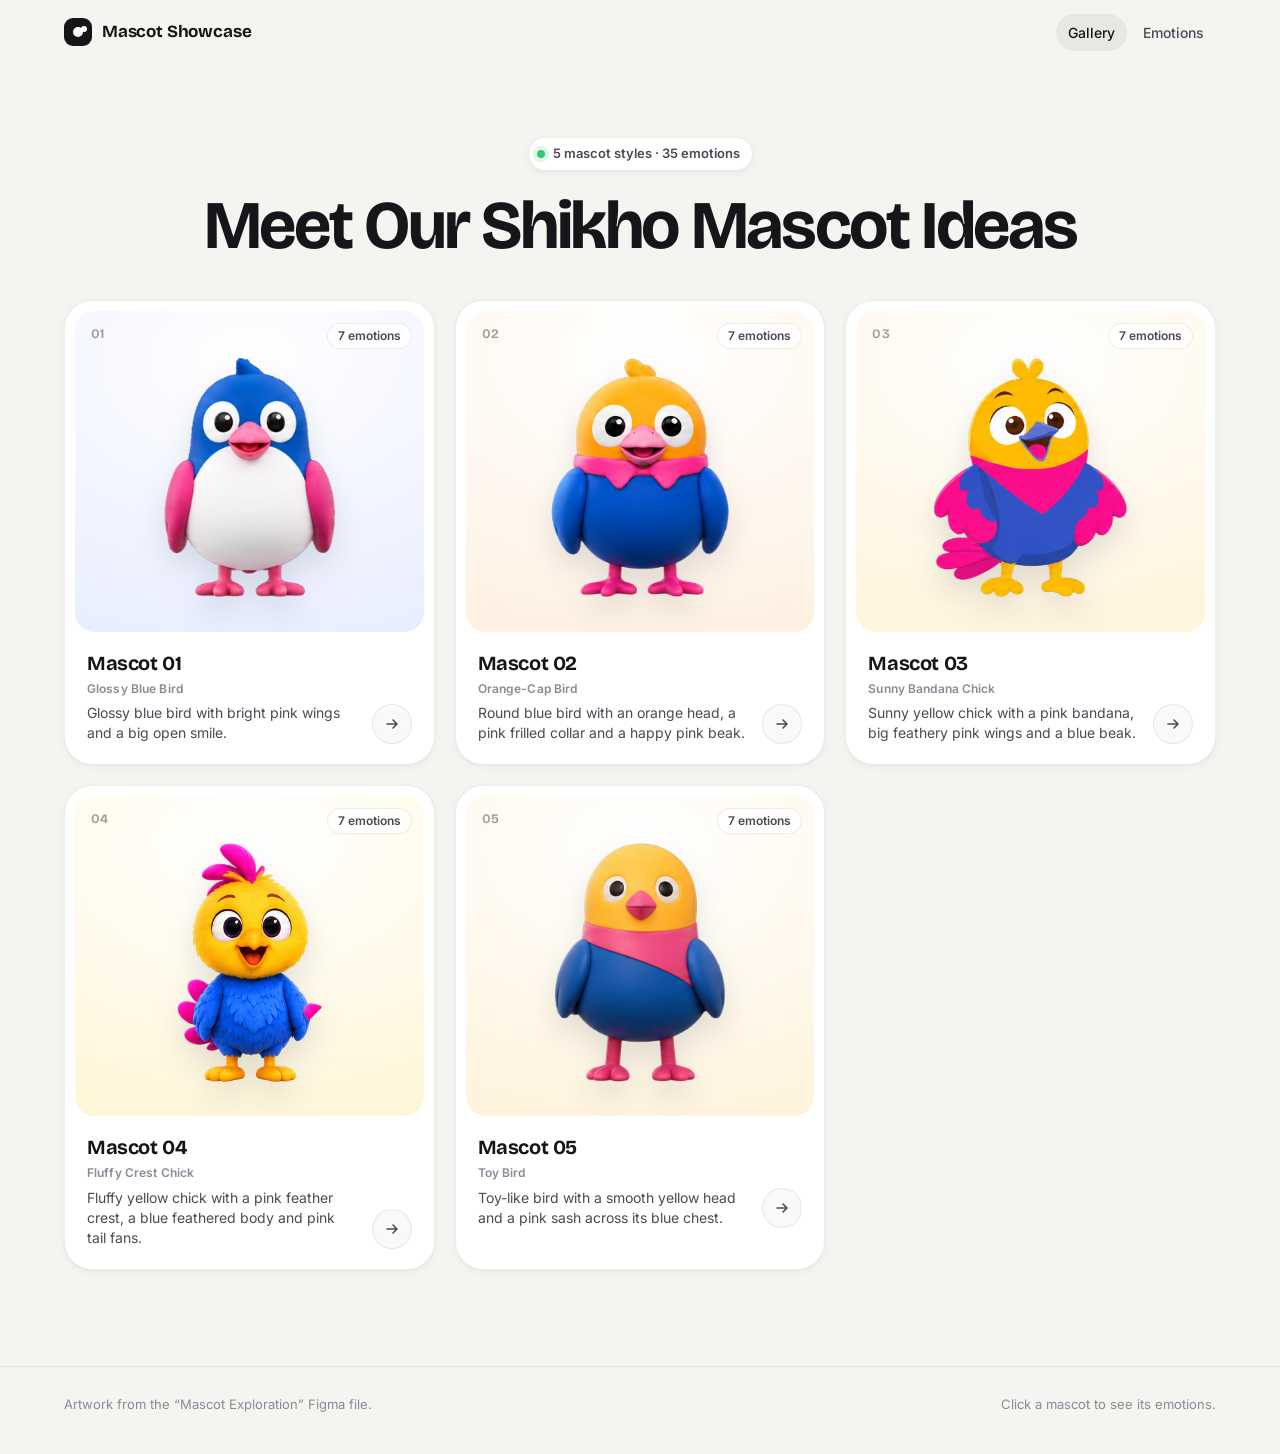
==== index.html @ 82019366 "Add Shikho mascot showcase website Co-Authored-By: Claude Sonnet 5.5 <noreply@anthropic.com>" ====
<!doctype html>
<html lang="en">
<head>
  <meta charset="utf-8" />
  <meta name="viewport" content="width=device-width, initial-scale=1" />
  <title>Meet Our Shikho Mascot Ideas</title>
  <meta name="description" content="Explore our mascot characters and discover their unique expressions." />
  <link rel="preconnect" href="https://fonts.googleapis.com" />
  <link rel="preconnect" href="https://fonts.gstatic.com" crossorigin />
  <link href="https://fonts.googleapis.com/css2?family=Bricolage+Grotesque:opsz,wght@12..96,600;12..96,700&family=Inter:wght@400;500;600;700&display=swap" rel="stylesheet" />
  <link rel="stylesheet" href="css/styles.css" />
</head>
<body>
  <header class="topbar">
    <div class="wrap">
      <a class="brand" href="index.html"><span class="brand-mark"><span></span></span>Mascot Showcase</a>
      <nav class="nav" aria-label="Main">
        <a href="index.html" aria-current="page">Gallery</a>
        <a href="mascot.html?id=01">Emotions</a>
      </nav>
    </div>
  </header>

  <main>
    <section class="hero wrap">
      <span class="eyebrow"><i></i>5 mascot styles · 35 emotions</span>
      <h1>Meet Our Shikho Mascot Ideas</h1>
    </section>

    <section class="wrap">
      <div class="grid" id="grid" aria-label="Mascots"></div>
    </section>
  </main>

  <footer class="foot">
    <div class="wrap">
      <span>Artwork from the “Mascot Exploration” Figma file.</span>
      <span>Click a mascot to see its emotions.</span>
    </div>
  </footer>

  <script src="js/mascots.js"></script>
  <script src="js/gallery.js"></script>
</body>
</html>
---- css/styles.css ----
:root {
  --bg: #f5f4f1;
  --surface: #ffffff;
  --surface-2: #faf9f7;
  --ink: #16161a;
  --ink-2: #4a4a55;
  --muted: #8a8a96;
  --line: rgba(22, 22, 26, 0.08);
  --line-2: rgba(22, 22, 26, 0.16);
  --shadow-sm: 0 1px 2px rgba(22, 22, 40, 0.04), 0 2px 8px rgba(22, 22, 40, 0.04);
  --shadow-md: 0 2px 4px rgba(22, 22, 40, 0.04), 0 12px 32px rgba(22, 22, 40, 0.08);
  --radius-lg: 28px;
  --radius-md: 18px;
  --radius-sm: 12px;
  --focus: 0 0 0 3px rgba(43, 91, 255, 0.35);
  --font-display: 'Bricolage Grotesque', 'Inter', system-ui, sans-serif;
  --font-body: 'Inter', system-ui, -apple-system, 'Segoe UI', sans-serif;
  --tint: #eef0f6;
}

* { box-sizing: border-box; }
html { -webkit-text-size-adjust: 100%; }
body { margin: 0; background: var(--bg); color: var(--ink); font-family: var(--font-body); font-size: 15px; line-height: 1.5; -webkit-font-smoothing: antialiased; }
a { color: inherit; text-decoration: none; }
button { font: inherit; color: inherit; }
img { display: block; max-width: 100%; }
.wrap { width: 100%; max-width: 1200px; margin: 0 auto; padding: 0 24px; }
:focus-visible { outline: none; box-shadow: var(--focus); }

/* ---------- top bar ---------- */
.topbar { position: sticky; top: 0; z-index: 10; background: color-mix(in srgb, var(--bg) 86%, transparent); backdrop-filter: saturate(1.4) blur(14px); -webkit-backdrop-filter: saturate(1.4) blur(14px); border-bottom: 1px solid transparent; }
.topbar.scrolled { border-bottom-color: var(--line); }
.topbar .wrap { display: flex; align-items: center; justify-content: space-between; height: 64px; gap: 16px; }
.brand { display: inline-flex; align-items: center; gap: 10px; white-space: nowrap; font-family: var(--font-display); font-weight: 700; font-size: 17px; letter-spacing: -0.01em; }
.brand-mark { width: 28px; height: 28px; border-radius: 9px; background: var(--ink); display: grid; place-items: center; }
.brand-mark span { width: 10px; height: 10px; border-radius: 50%; background: #fff; box-shadow: 6px -3px 0 -2px #fff; }
.nav { display: flex; gap: 4px; }
.nav a { padding: 8px 12px; border-radius: 999px; color: var(--ink-2); font-size: 14px; font-weight: 500; }
.nav a[aria-current="page"] { color: var(--ink); background: rgba(22, 22, 26, 0.06); }
@media (hover: hover) and (pointer: fine) { .nav a:hover { color: var(--ink); background: rgba(22, 22, 26, 0.05); } }

/* ---------- gallery ---------- */
.hero { padding: 72px 0 40px; text-align: center; }
.eyebrow { display: inline-flex; align-items: center; gap: 8px; font-size: 13px; font-weight: 600; color: var(--ink-2); background: var(--surface); border: 1px solid var(--line); padding: 6px 12px 6px 8px; border-radius: 999px; box-shadow: var(--shadow-sm); }
.eyebrow i { width: 8px; height: 8px; border-radius: 50%; background: #3ac27b; box-shadow: 0 0 0 4px rgba(58, 194, 123, 0.15); }
.hero h1 { text-wrap: balance; font-family: var(--font-display); font-weight: 700; font-size: clamp(40px, 6vw, 68px); line-height: 1.02; letter-spacing: -0.035em; margin: 20px 0 0; }

.grid { display: grid; grid-template-columns: repeat(3, minmax(0, 1fr)); gap: 20px; padding-bottom: 96px; }
@media (max-width: 960px) { .grid { grid-template-columns: repeat(2, minmax(0, 1fr)); } }
@media (max-width: 620px) { .grid { grid-template-columns: 1fr; gap: 16px; } .hero { padding: 48px 0 28px; } }

.card { display: flex; flex-direction: column; background: var(--surface); border: 1px solid var(--line); border-radius: var(--radius-lg); padding: 10px; box-shadow: var(--shadow-sm); }
@media (hover: hover) and (pointer: fine) { .card:hover { box-shadow: var(--shadow-md); border-color: var(--line-2); } .card:hover .card-cta { color: var(--ink); border-color: var(--line-2); } }
.card-stage { position: relative; aspect-ratio: 1 / 0.92; border-radius: calc(var(--radius-lg) - 8px); overflow: hidden; background: radial-gradient(120% 90% at 50% 15%, #ffffff 0%, var(--tint) 100%); }
.card-img, .hero-img { position: absolute; left: 0; right: 0; margin-inline: auto; bottom: 8%; max-height: 80%; max-width: 78%; object-fit: contain; filter: drop-shadow(0 14px 14px rgba(20, 22, 40, 0.12)); user-select: none; -webkit-user-drag: none; }
/* hover jump: crouch, stretch up, squash on landing, small settle and wiggle */
.card-img { transform-origin: 50% 100%; }
.card-img.jump { animation: mascot-jump 900ms linear; }
@keyframes mascot-jump {
  0%   { transform: none; animation-timing-function: cubic-bezier(0.45, 0, 0.9, 0.6); }
  16%  { transform: scale(1.04, 0.93); animation-timing-function: cubic-bezier(0.2, 0.7, 0.3, 1); }
  40%  { transform: translateY(-26px) scale(0.97, 1.05); animation-timing-function: cubic-bezier(0.55, 0, 0.85, 0.4); }
  58%  { transform: scale(1.05, 0.92); animation-timing-function: cubic-bezier(0.23, 1, 0.32, 1); }
  70%  { transform: translateY(-5px) scale(0.99, 1.02) rotate(-2.5deg); animation-timing-function: ease-in-out; }
  84%  { transform: rotate(2deg); animation-timing-function: ease-in-out; }
  100% { transform: none; }
}
@media (prefers-reduced-motion: reduce) { .card-img.jump { animation: none; } }
.card-num { position: absolute; top: 14px; left: 16px; font-family: var(--font-display); font-weight: 600; font-size: 13px; color: rgba(22, 22, 26, 0.42); letter-spacing: 0.02em; }
.card-tag { position: absolute; top: 12px; right: 12px; font-size: 12px; font-weight: 600; color: var(--ink-2); background: rgba(255, 255, 255, 0.8); border: 1px solid var(--line); padding: 3px 10px; border-radius: 999px; }
.card-body { display: flex; align-items: flex-end; justify-content: space-between; gap: 16px; padding: 16px 12px 10px; }
.card-body h2 { margin: 0 0 2px; font-family: var(--font-display); font-size: 20px; font-weight: 700; letter-spacing: -0.02em; }
.card-body p { margin: 0; color: var(--ink-2); font-size: 14px; line-height: 1.45; }
.card-body .card-style { font-size: 12px; font-weight: 600; color: var(--muted); margin: 0 0 6px; letter-spacing: 0.01em; }
.card-cta { flex: none; display: inline-flex; align-items: center; justify-content: center; width: 40px; height: 40px; border-radius: 50%; background: var(--surface-2); border: 1px solid var(--line); color: var(--ink-2); }

.foot { border-top: 1px solid var(--line); padding: 28px 0 40px; color: var(--muted); font-size: 13px; }
.foot .wrap { display: flex; justify-content: space-between; gap: 16px; flex-wrap: wrap; }

/* ---------- details: header ---------- */
.detail-head { padding: 28px 0 20px; display: flex; align-items: center; justify-content: space-between; gap: 16px; }
.back { display: inline-flex; align-items: center; gap: 8px; height: 40px; padding: 0 16px 0 12px; border-radius: 999px; background: var(--surface); border: 1px solid var(--line); box-shadow: var(--shadow-sm); font-weight: 600; font-size: 14px; }
.pager { display: flex; gap: 8px; }
.icon-btn { display: inline-grid; place-items: center; width: 40px; height: 40px; border-radius: 50%; background: var(--surface); border: 1px solid var(--line); box-shadow: var(--shadow-sm); cursor: pointer; color: var(--ink); }
@media (hover: hover) and (pointer: fine) { .back:hover, .icon-btn:hover { border-color: var(--line-2); } }

/* ---------- details: hero ---------- */
.hero2 { display: grid; grid-template-columns: minmax(0, 1.25fr) minmax(320px, 1fr); gap: 20px; align-items: stretch; }
.hero2 > * { min-width: 0; }
@media (max-width: 960px) { .hero2 { grid-template-columns: 1fr; } }
.stage-card { display: flex; background: var(--surface); border: 1px solid var(--line); border-radius: var(--radius-lg); padding: 10px; box-shadow: var(--shadow-sm); }
.stage { position: relative; flex: 1; min-height: 420px; border-radius: calc(var(--radius-lg) - 8px); overflow: hidden;
  background: radial-gradient(70% 60% at 50% 38%, rgba(255,255,255,0.95) 0%, rgba(255,255,255,0) 70%), linear-gradient(180deg, var(--tint) 0%, #ffffff 100%); }
.hero-img { bottom: 10%; max-height: 76%; }
@media (max-width: 620px) { .stage { min-height: 0; aspect-ratio: 1 / 1; } }

.panel { background: var(--surface); border: 1px solid var(--line); border-radius: var(--radius-lg); padding: 22px; box-shadow: var(--shadow-sm); }
.hero-info { display: flex; flex-direction: column; gap: 14px; }
.hero-info h1 { margin: 0; font-family: var(--font-display); font-size: clamp(32px, 4.4vw, 48px); line-height: 1; letter-spacing: -0.035em; }
.hero-info .lead { margin: 0; color: var(--ink-2); font-size: 16px; }
.eyebrow-row { display: flex; gap: 6px; flex-wrap: wrap; }
.chip { display: inline-flex; align-items: center; height: 26px; padding: 0 10px; border-radius: 999px; font-size: 12px; font-weight: 600; background: var(--ink); color: #fff; }
.chip.ghost { background: var(--surface-2); color: var(--ink-2); border: 1px solid var(--line); }
.hero-actions { display: flex; gap: 8px; flex-wrap: wrap; margin-top: auto; }
.btn { display: inline-flex; align-items: center; gap: 8px; height: 40px; padding: 0 16px; border-radius: 999px; cursor: pointer; background: var(--surface); border: 1px solid var(--line); font-weight: 600; font-size: 14px; }
.btn.primary { background: var(--ink); border-color: var(--ink); color: #fff; }
@media (hover: hover) and (pointer: fine) { .btn:hover { border-color: var(--line-2); } .btn.primary:hover { background: #2a2a31; } }

/* ---------- details: sections ---------- */
.section { padding: 40px 0 24px; }
.section h3 { margin: 0 0 4px; font-family: var(--font-display); font-size: 20px; letter-spacing: -0.02em; }
.section > p { margin: 0 0 16px; color: var(--ink-2); font-size: 14px; }
#emotions { scroll-margin-top: 80px; }
.section-head { display: flex; align-items: flex-end; justify-content: space-between; gap: 16px; margin-bottom: 16px; }
.section-head p { margin: 4px 0 0; color: var(--ink-2); font-size: 14px; }
.count { font-size: 13px; font-weight: 600; color: var(--ink-2); background: var(--surface); border: 1px solid var(--line); padding: 4px 10px; border-radius: 999px; white-space: nowrap; }

.emo-grid { display: grid; grid-template-columns: repeat(4, minmax(0, 1fr)); gap: 14px; }
@media (max-width: 1100px) { .emo-grid { grid-template-columns: repeat(3, minmax(0, 1fr)); } }
@media (max-width: 760px) { .emo-grid { grid-template-columns: repeat(2, minmax(0, 1fr)); gap: 10px; } }
.emo-card { display: flex; flex-direction: column; text-align: left; padding: 8px; border-radius: var(--radius-md); cursor: pointer; background: var(--surface); border: 1px solid var(--line); box-shadow: var(--shadow-sm); }
@media (hover: hover) and (pointer: fine) { .emo-card:hover { box-shadow: var(--shadow-md); border-color: var(--line-2); } }
.emo-art { display: grid; place-items: center; aspect-ratio: 1 / 0.92; border-radius: 12px; overflow: hidden; background: radial-gradient(110% 90% at 50% 20%, #fff 0%, var(--tint) 100%); }
.emo-art img { width: 84%; height: 84%; object-fit: contain; filter: drop-shadow(0 8px 10px rgba(20, 22, 40, 0.1)); }
.emo-meta { display: flex; flex-direction: column; gap: 2px; padding: 10px 6px 4px; }
.emo-name { font-weight: 700; font-size: 15px; }
.emo-desc { font-size: 12.5px; color: var(--ink-2); line-height: 1.4; display: -webkit-box; -webkit-line-clamp: 2; -webkit-box-orient: vertical; overflow: hidden; }
@media (max-width: 760px) { .emo-desc { display: none; } }

.turn { background: var(--surface); border: 1px solid var(--line); border-radius: var(--radius-lg); padding: 16px; overflow-x: auto; }
.turn img { min-width: 720px; width: 100%; height: auto; }
.others { display: grid; grid-template-columns: repeat(5, minmax(0, 1fr)); gap: 10px; }
@media (max-width: 620px) { .others { grid-template-columns: repeat(3, minmax(0, 1fr)); } }
.other { display: block; border-radius: var(--radius-md); background: var(--surface); border: 1px solid var(--line); padding: 8px; text-align: center; font-size: 12px; font-weight: 600; color: var(--ink-2); }
.other img { width: 100%; aspect-ratio: 1; object-fit: contain; border-radius: 12px; background: var(--surface-2); margin-bottom: 6px; padding: 6px; }
.other[aria-current="page"] { border-color: var(--ink); color: var(--ink); }
@media (hover: hover) and (pointer: fine) { .other:hover { border-color: var(--line-2); } }

/* ---------- emotion preview panel ---------- */
html.modal-open { overflow: hidden; }
.preview { padding: 0; border: 0; background: transparent; max-width: none; max-height: none; width: 100%; height: 100%; margin: 0; overflow: hidden; }
.preview[open] { display: grid; place-items: center; }
.preview::backdrop { background: rgba(18, 18, 24, 0.5); backdrop-filter: blur(6px); -webkit-backdrop-filter: blur(6px); }
.pv-sheet { width: min(760px, calc(100vw - 32px)); max-height: calc(100dvh - 32px); display: flex; flex-direction: column; background: var(--surface); border-radius: var(--radius-lg); box-shadow: 0 30px 80px rgba(10, 12, 30, 0.35); overflow: hidden; }
.pv-top { display: flex; align-items: center; justify-content: space-between; padding: 14px 14px 10px 18px; }
.pv-who { display: flex; align-items: center; gap: 10px; }
.pv-who img { width: 36px; height: 36px; object-fit: contain; border-radius: 10px; background: var(--surface-2); border: 1px solid var(--line); padding: 2px; }
.pv-who strong { display: block; font-size: 14px; }
.pv-who span { display: block; font-size: 12px; color: var(--muted); }
.pv-stage { position: relative; margin: 0 14px; border-radius: 20px; overflow: hidden; aspect-ratio: 16 / 10; flex: 1 1 auto; touch-action: pan-y;
  background: radial-gradient(70% 70% at 50% 40%, #fff 0%, rgba(255,255,255,0) 72%), linear-gradient(180deg, var(--tint) 0%, #fff 100%); }
.pv-imgwrap { position: absolute; inset: 6% 12% 8%; }
.pv-img { width: 100%; height: 100%; object-fit: contain; filter: drop-shadow(0 18px 18px rgba(20, 22, 40, 0.14)); user-select: none; -webkit-user-drag: none; }
.pv-nav { position: absolute; top: 50%; translate: 0 -50%; z-index: 2; width: 44px; height: 44px; border-radius: 50%; display: grid; place-items: center; cursor: pointer; background: rgba(255,255,255,0.92); border: 1px solid var(--line); box-shadow: var(--shadow-sm); color: var(--ink); }
.pv-nav.prev { left: 12px; } .pv-nav.next { right: 12px; }
@media (hover: hover) and (pointer: fine) { .pv-nav:hover { border-color: var(--line-2); } }
.pv-count { position: absolute; left: 50%; bottom: 10px; translate: -50% 0; font-size: 12px; font-weight: 600; color: var(--ink-2); background: rgba(255,255,255,0.85); border: 1px solid var(--line); padding: 3px 10px; border-radius: 999px; font-variant-numeric: tabular-nums; }
.pv-info { padding: 14px 20px 4px; }
.pv-info h2 { margin: 0; font-family: var(--font-display); font-size: 26px; letter-spacing: -0.02em; }
.pv-info p { margin: 4px 0 0; color: var(--ink-2); font-size: 14px; }
.pv-strip { display: flex; gap: 8px; padding: 12px 14px 16px; overflow-x: auto; scrollbar-width: none; }
.pv-strip::-webkit-scrollbar { display: none; }
.pv-thumb { flex: none; width: 64px; height: 64px; border-radius: 14px; padding: 4px; cursor: pointer; background: var(--surface-2); border: 1.5px solid var(--line); }
.pv-thumb img { width: 100%; height: 100%; object-fit: contain; }
.pv-thumb[aria-selected="true"] { border-color: var(--ink); background: #fff; }

@media (max-width: 620px) {
  .wrap { padding-left: 16px; padding-right: 16px; }
  .brand { font-size: 15px; gap: 8px; }
  .nav { gap: 2px; }
  .nav a { display: inline-flex; align-items: center; min-height: 40px; padding: 0 10px; font-size: 13px; }
  .brand { min-height: 40px; }
  .hero h1 { font-size: clamp(32px, 10vw, 44px); margin-top: 16px; }
  .grid { padding-bottom: 56px; }
  .foot .wrap { flex-direction: column; gap: 4px; }
  .detail-head { padding-top: 18px; }
  .panel { padding: 18px; }
  .section { padding-top: 32px; }
  .section-head { align-items: flex-start; }
  .preview[open] { place-items: end stretch; }
  .pv-sheet { width: 100%; max-height: 92dvh; overflow-y: auto; border-radius: 24px 24px 0 0; }
  .pv-top, .pv-info, .pv-strip { flex: none; }
  .pv-stage { flex: none; aspect-ratio: 1 / 0.9; max-height: 48dvh; }
  .pv-nav { width: 40px; height: 40px; }
  .pv-thumb { width: 56px; height: 56px; }
  .pv-strip { padding-bottom: calc(16px + env(safe-area-inset-bottom)); }
}

@media (max-width: 380px) {
  .brand { font-size: 13px; }
  .brand-mark { width: 24px; height: 24px; border-radius: 8px; }
  .nav a { padding: 0 8px; font-size: 12px; }
  .others { grid-template-columns: repeat(2, minmax(0, 1fr)); }
}

/* short landscape screens (phones turned sideways): image left, details right */
@media (max-height: 520px) and (orientation: landscape) {
  .preview[open] { place-items: center; }
  .pv-sheet { width: calc(100% - 24px); max-width: 860px; height: calc(100dvh - 20px); max-height: none; overflow: hidden; border-radius: 20px;
    display: grid; grid-template-columns: minmax(0, 1.2fr) minmax(0, 1fr); grid-template-rows: auto minmax(0, 1fr) auto; }
  .pv-stage { grid-column: 1; grid-row: 1 / -1; margin: 10px 0 10px 10px; aspect-ratio: auto; max-height: none; }
  .pv-top { grid-column: 2; grid-row: 1; padding: 10px 10px 6px 14px; }
  .pv-info { grid-column: 2; grid-row: 2; padding: 6px 14px; overflow-y: auto; }
  .pv-info h2 { font-size: 20px; }
  .pv-strip { grid-column: 2; grid-row: 3; min-width: 0; padding: 8px 10px 10px 14px; }
  .pv-thumb { width: 48px; height: 48px; }
}
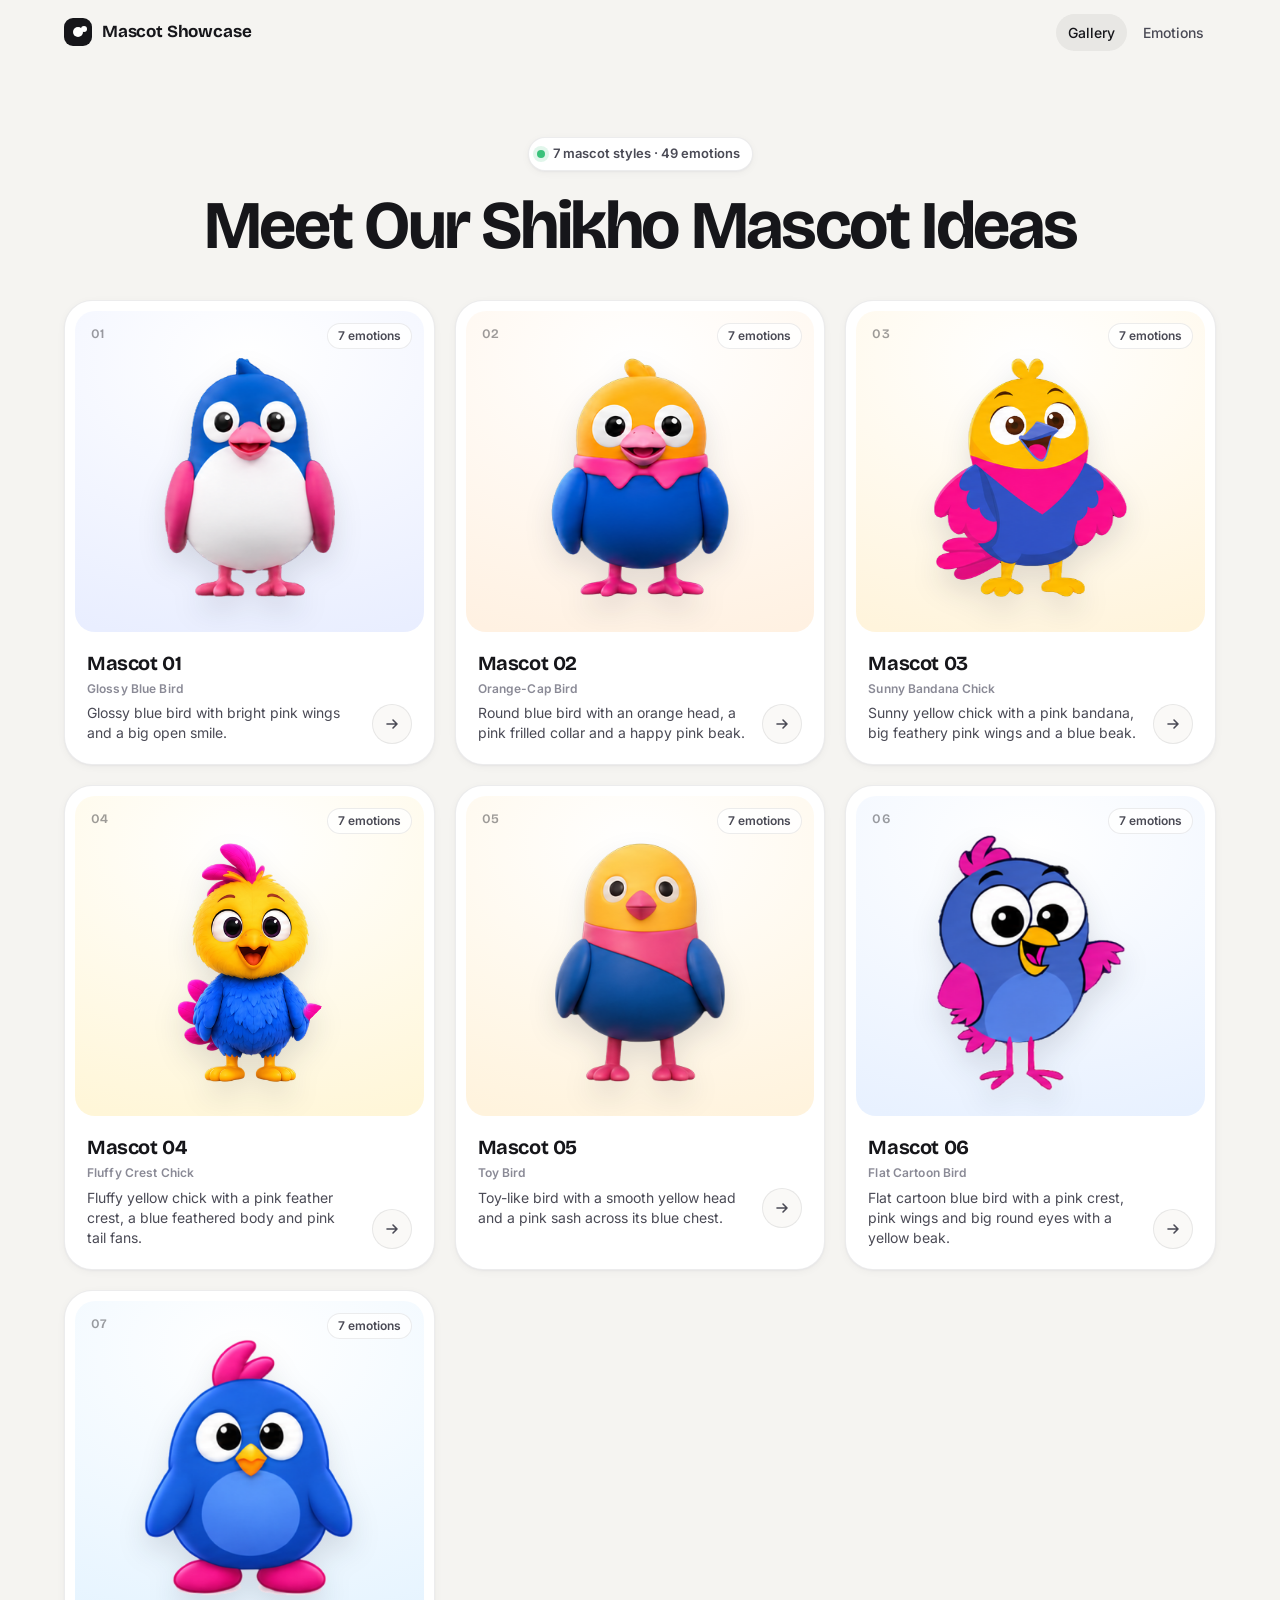
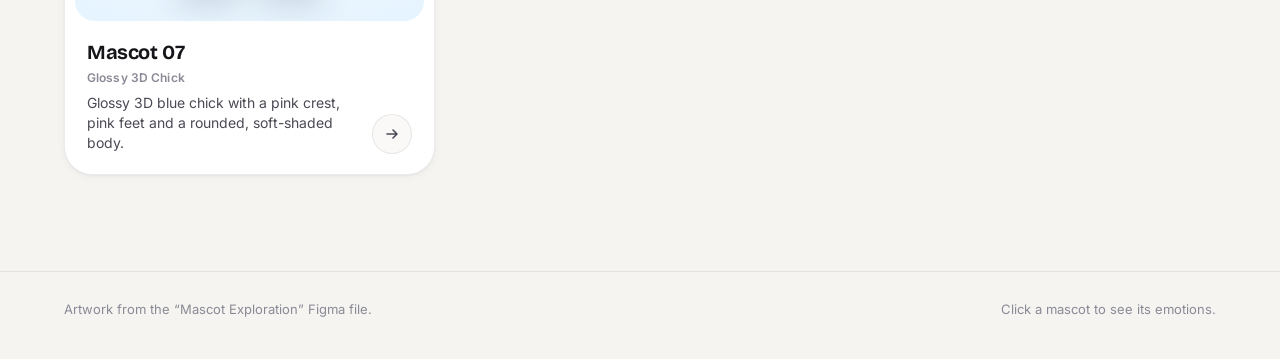
==== commit d84f06e8: "Add mascots 06 and 07 from Figma Review page Mascot 06 (Flat Cartoon Bird, 123:3813) and Mascot 07 (" ====
--- a/index.html
+++ b/index.html
@@ -23,7 +23,7 @@
 
   <main>
     <section class="hero wrap">
-      <span class="eyebrow"><i></i>5 mascot styles · 35 emotions</span>
+      <span class="eyebrow"><i></i>7 mascot styles · 49 emotions</span>
       <h1>Meet Our Shikho Mascot Ideas</h1>
     </section>
 
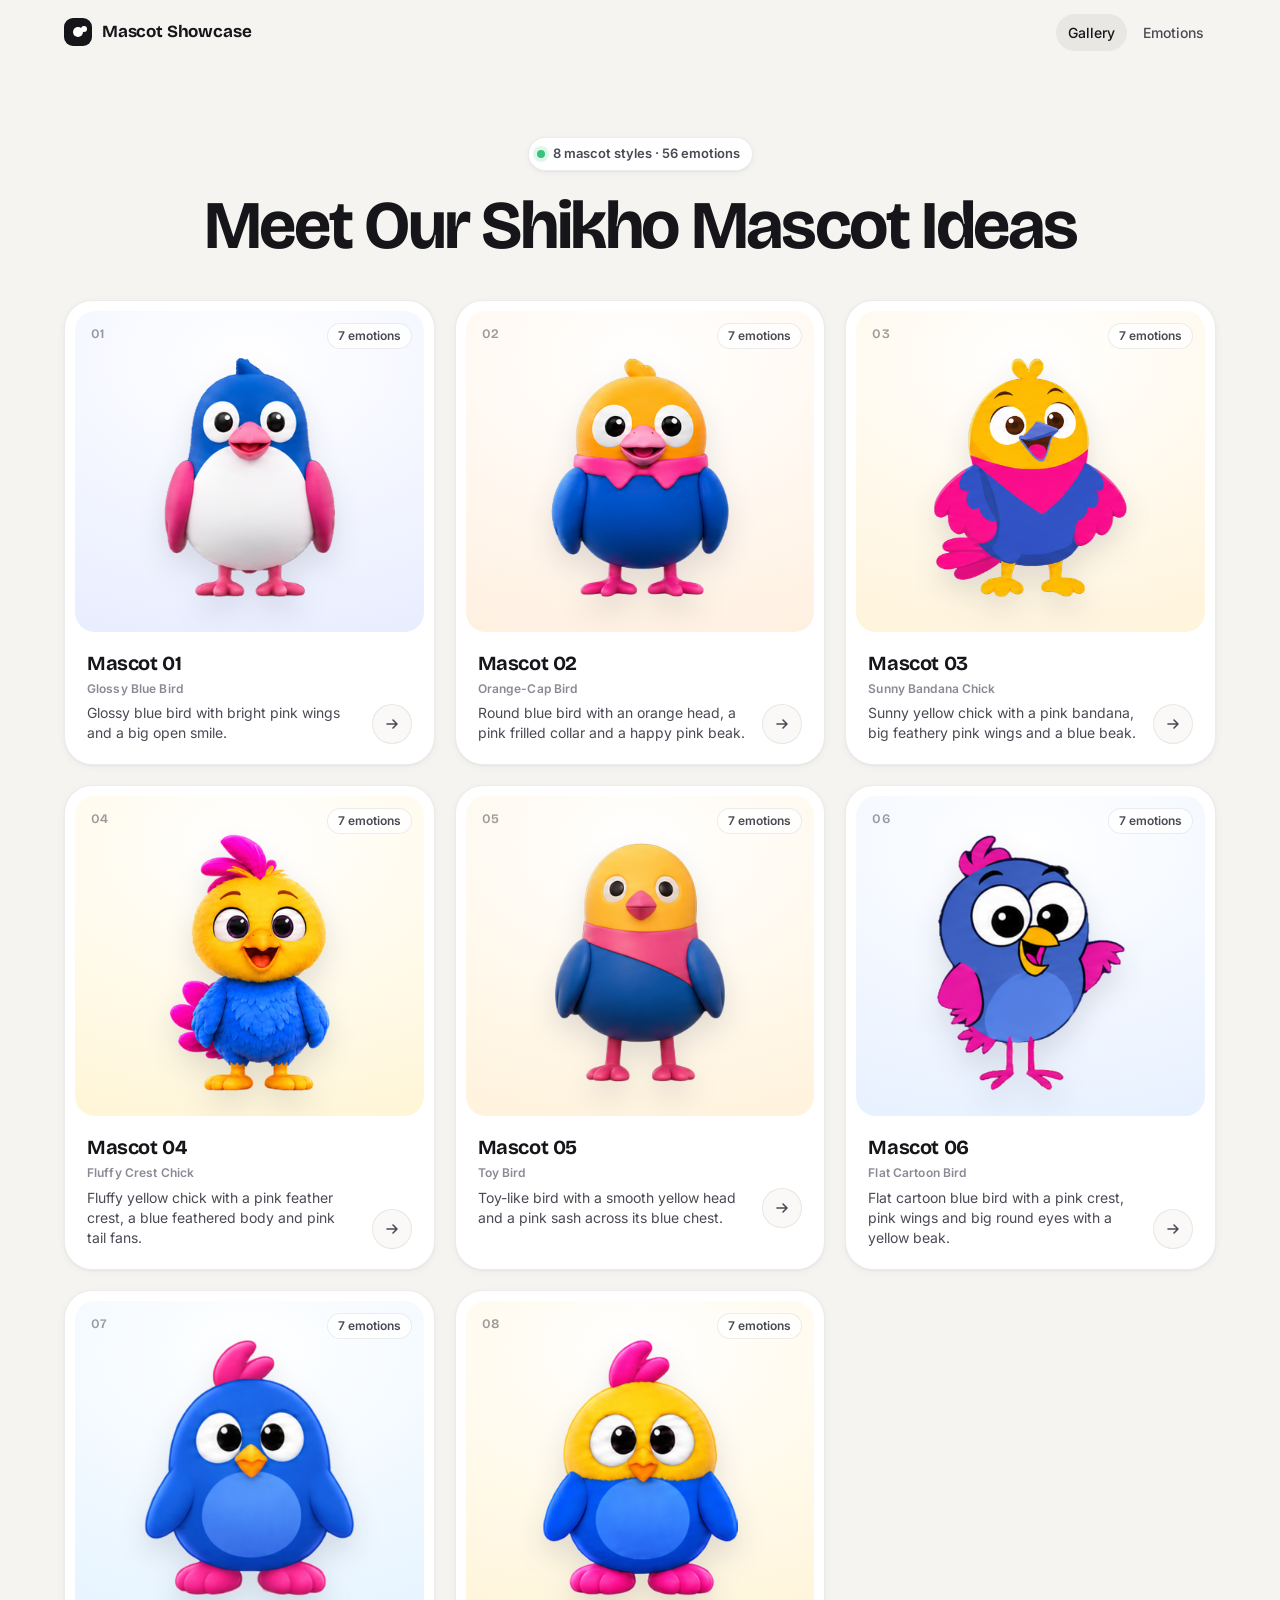
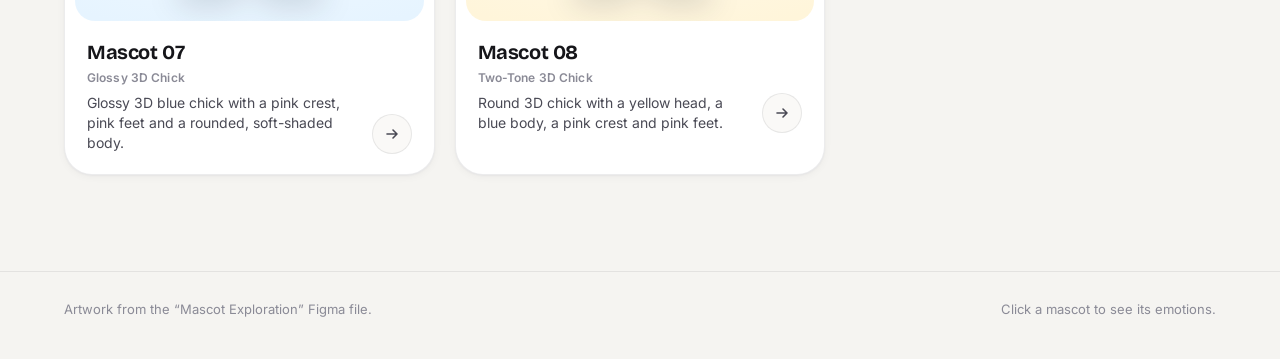
==== commit 96dc8755: "Add Mascot 08 from Figma Review page Two-Tone 3D Chick (node 139:3917): front view, turnaround sheet" ====
--- a/index.html
+++ b/index.html
@@ -23,7 +23,7 @@
 
   <main>
     <section class="hero wrap">
-      <span class="eyebrow"><i></i>7 mascot styles · 49 emotions</span>
+      <span class="eyebrow"><i></i>8 mascot styles · 56 emotions</span>
       <h1>Meet Our Shikho Mascot Ideas</h1>
     </section>
 
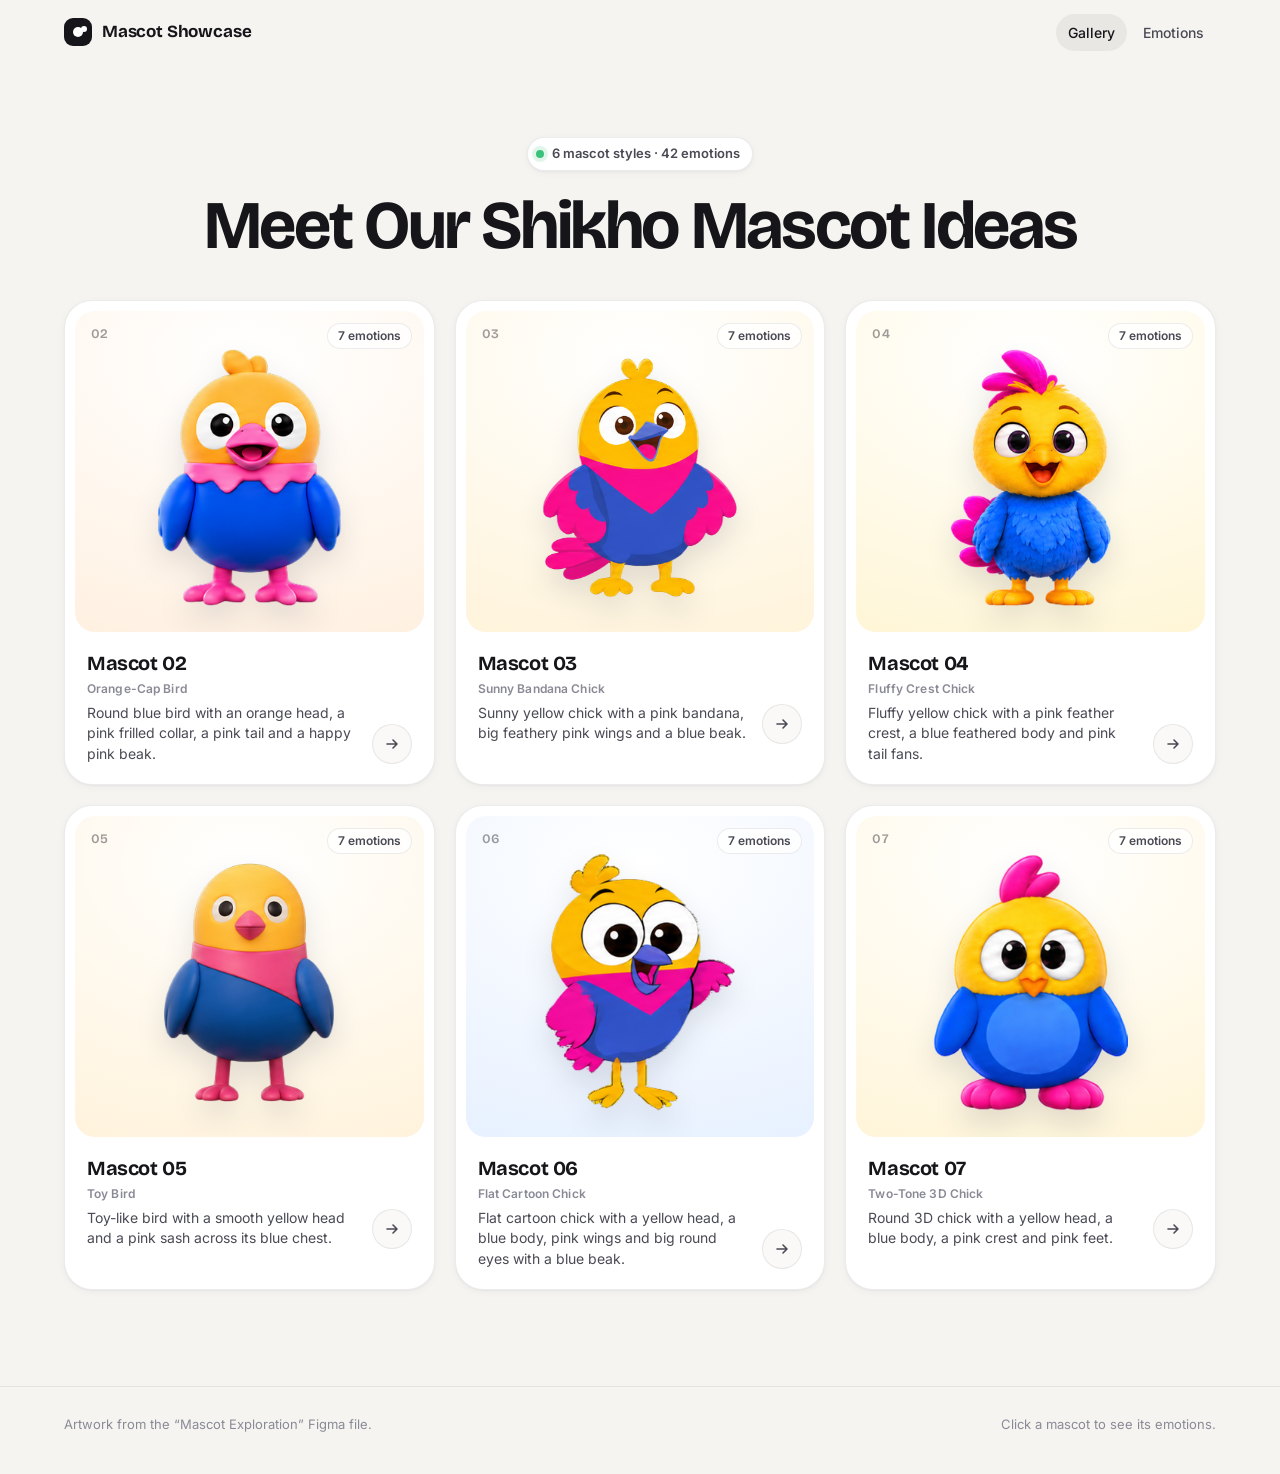
==== commit 9238dc8d: "Sync with updated Figma Review page: show Mascots 02-07 Remove Mascot 01 and the former Mascot 07, r" ====
--- a/index.html
+++ b/index.html
@@ -16,14 +16,14 @@
       <a class="brand" href="index.html"><span class="brand-mark"><span></span></span>Mascot Showcase</a>
       <nav class="nav" aria-label="Main">
         <a href="index.html" aria-current="page">Gallery</a>
-        <a href="mascot.html?id=01">Emotions</a>
+        <a href="mascot.html?id=02">Emotions</a>
       </nav>
     </div>
   </header>
 
   <main>
     <section class="hero wrap">
-      <span class="eyebrow"><i></i>8 mascot styles · 56 emotions</span>
+      <span class="eyebrow"><i></i>6 mascot styles · 42 emotions</span>
       <h1>Meet Our Shikho Mascot Ideas</h1>
     </section>
 
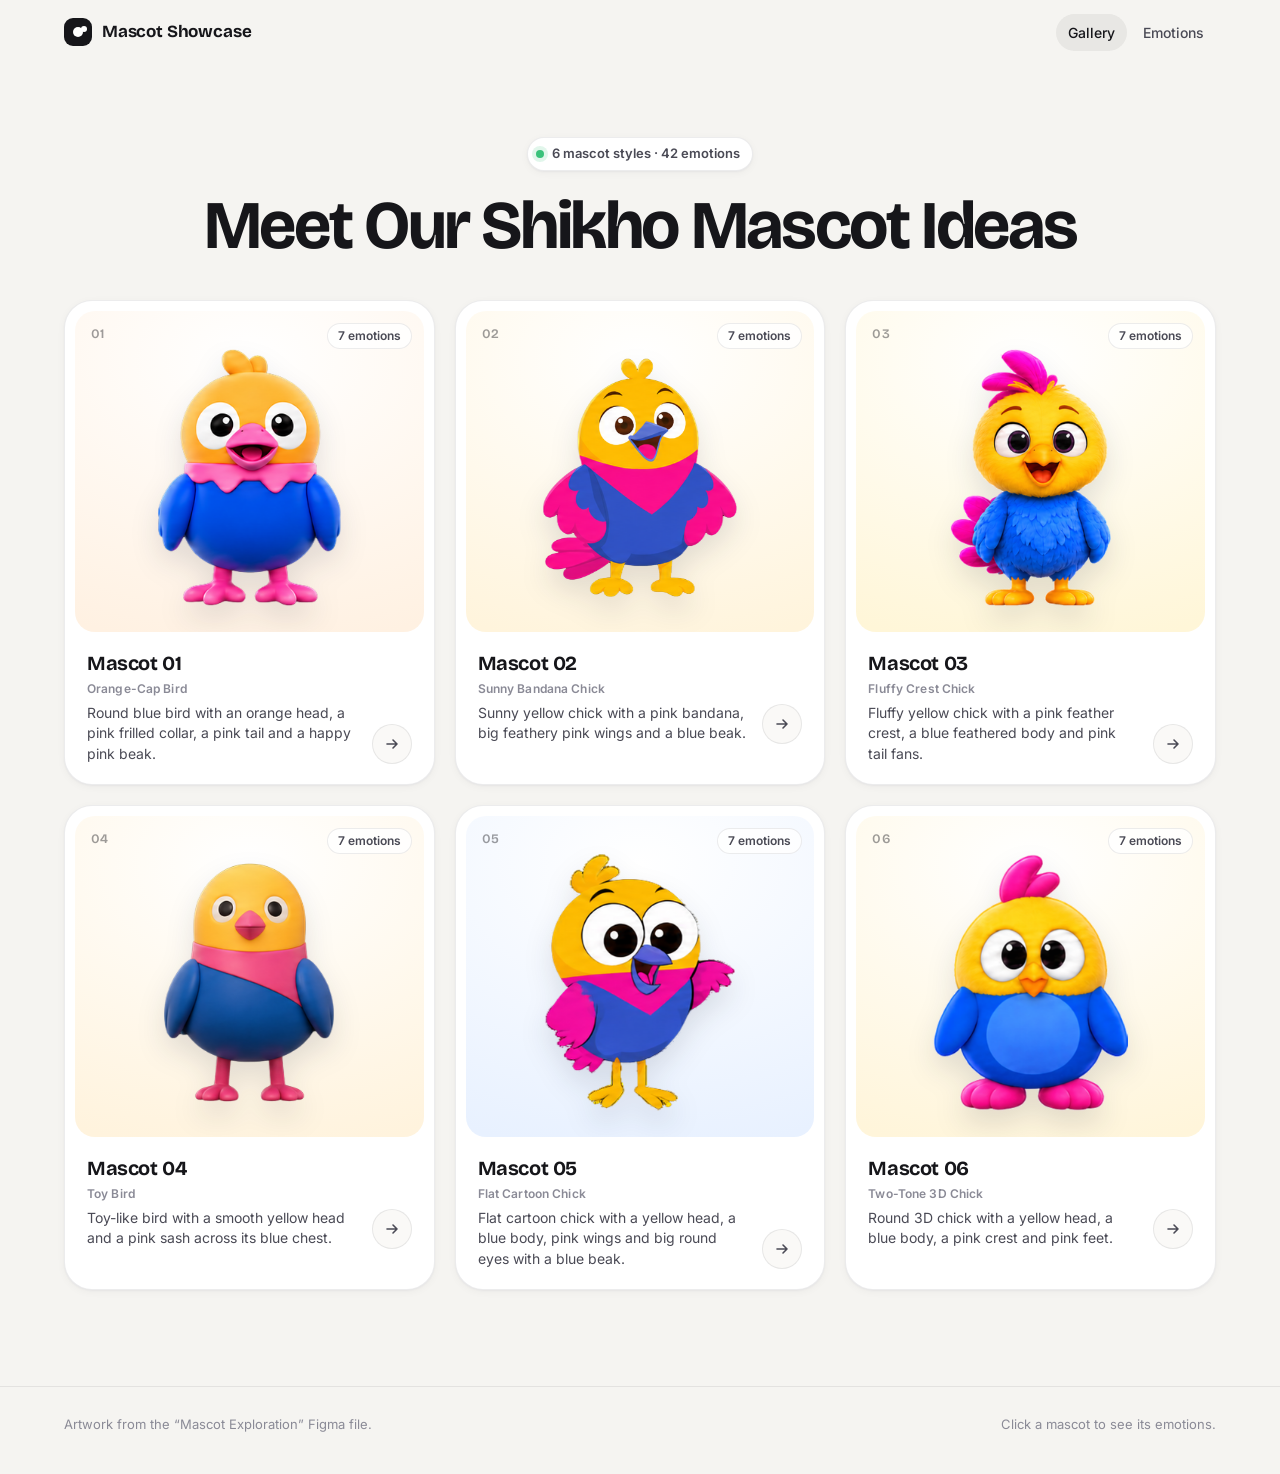
==== commit df8b2eff: "Renumber mascots 01-06 in order IDs, names, page links and asset file names now run from 01 to 06. T" ====
--- a/index.html
+++ b/index.html
@@ -16,7 +16,7 @@
       <a class="brand" href="index.html"><span class="brand-mark"><span></span></span>Mascot Showcase</a>
       <nav class="nav" aria-label="Main">
         <a href="index.html" aria-current="page">Gallery</a>
-        <a href="mascot.html?id=02">Emotions</a>
+        <a href="mascot.html?id=01">Emotions</a>
       </nav>
     </div>
   </header>
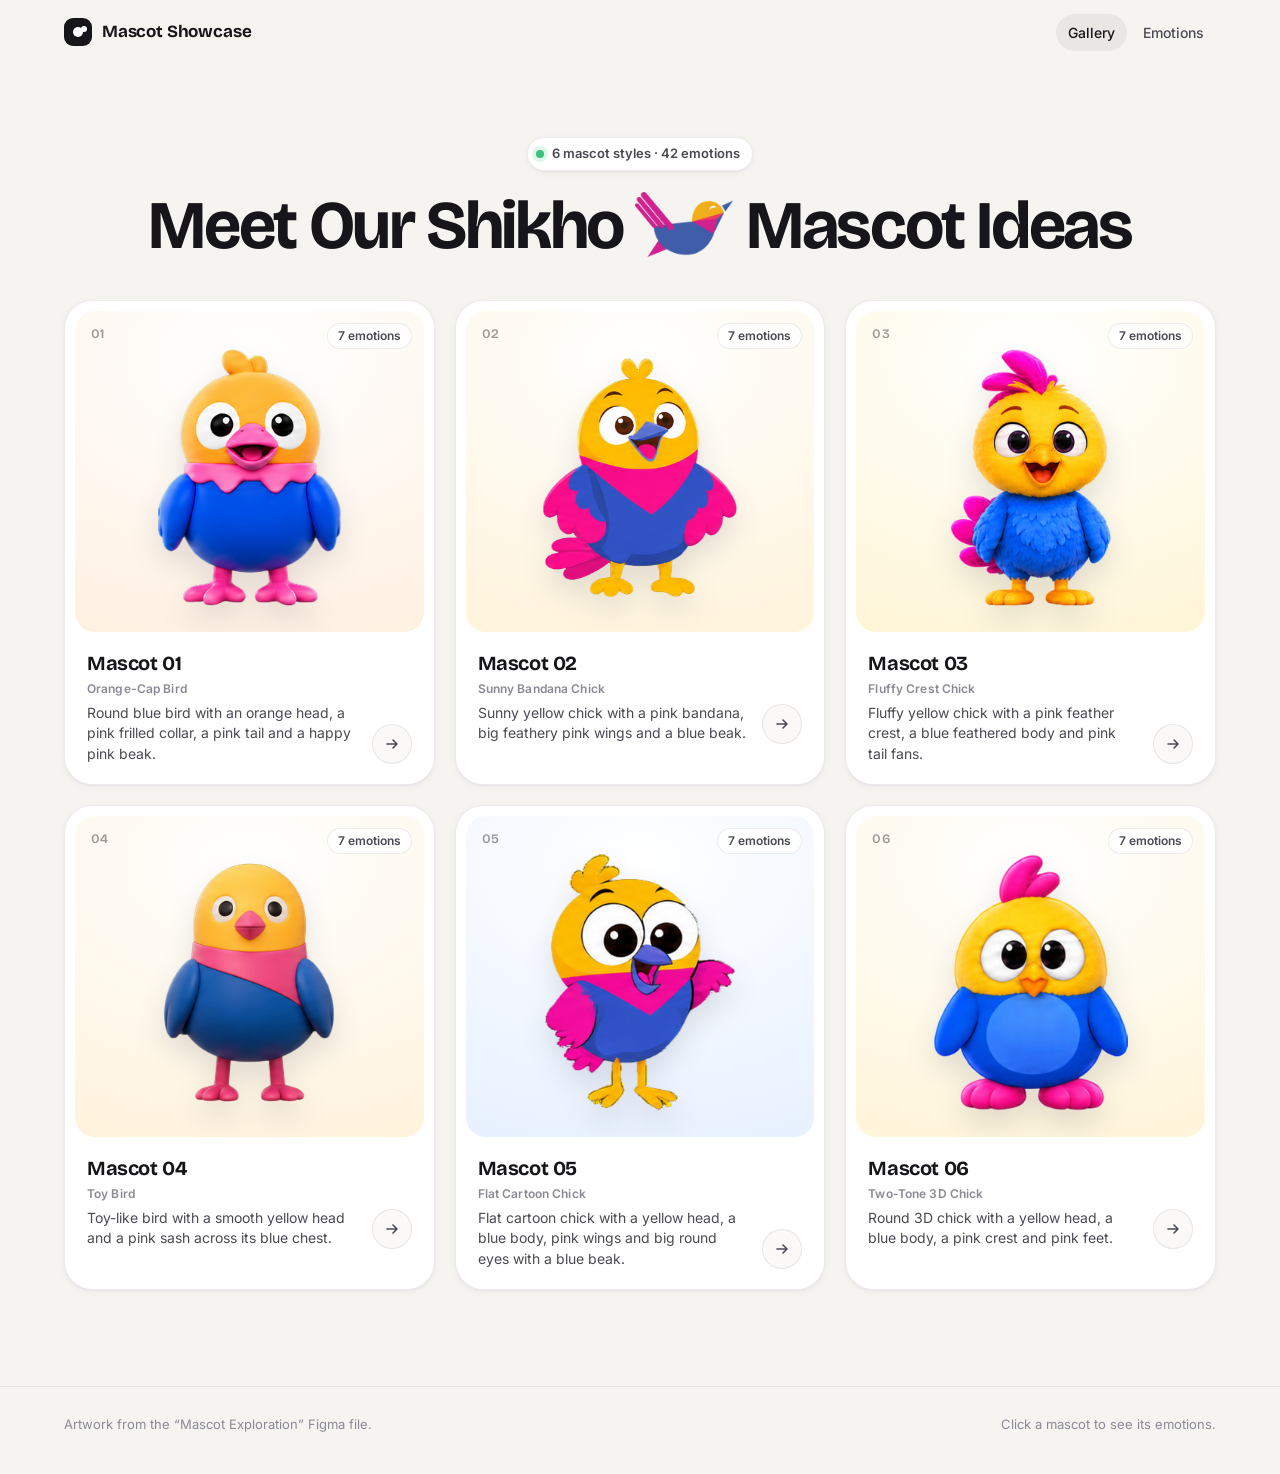
==== commit df6301d2: "Add Shikho bird logo to the hero heading Co-Authored-By: Claude Sonnet 5.5 <noreply@anthropic.com>" ====
--- a/index.html
+++ b/index.html
@@ -24,7 +24,7 @@
   <main>
     <section class="hero wrap">
       <span class="eyebrow"><i></i>6 mascot styles · 42 emotions</span>
-      <h1>Meet Our Shikho Mascot Ideas</h1>
+      <h1>Meet Our <span class="hero-brand">Shikho <img class="hero-logo" src="assets/shikho-bird.png" alt="" width="480" height="316" /></span> Mascot Ideas</h1>
     </section>
 
     <section class="wrap">
--- a/css/styles.css
+++ b/css/styles.css
@@ -44,6 +44,8 @@
 .eyebrow { display: inline-flex; align-items: center; gap: 8px; font-size: 13px; font-weight: 600; color: var(--ink-2); background: var(--surface); border: 1px solid var(--line); padding: 6px 12px 6px 8px; border-radius: 999px; box-shadow: var(--shadow-sm); }
 .eyebrow i { width: 8px; height: 8px; border-radius: 50%; background: #3ac27b; box-shadow: 0 0 0 4px rgba(58, 194, 123, 0.15); }
 .hero h1 { text-wrap: balance; font-family: var(--font-display); font-weight: 700; font-size: clamp(40px, 6vw, 68px); line-height: 1.02; letter-spacing: -0.035em; margin: 20px 0 0; }
+.hero-brand { white-space: nowrap; }
+.hero-logo { display: inline-block; height: 0.95em; width: auto; vertical-align: -0.14em; }
 
 .grid { display: grid; grid-template-columns: repeat(3, minmax(0, 1fr)); gap: 20px; padding-bottom: 96px; }
 @media (max-width: 960px) { .grid { grid-template-columns: repeat(2, minmax(0, 1fr)); } }
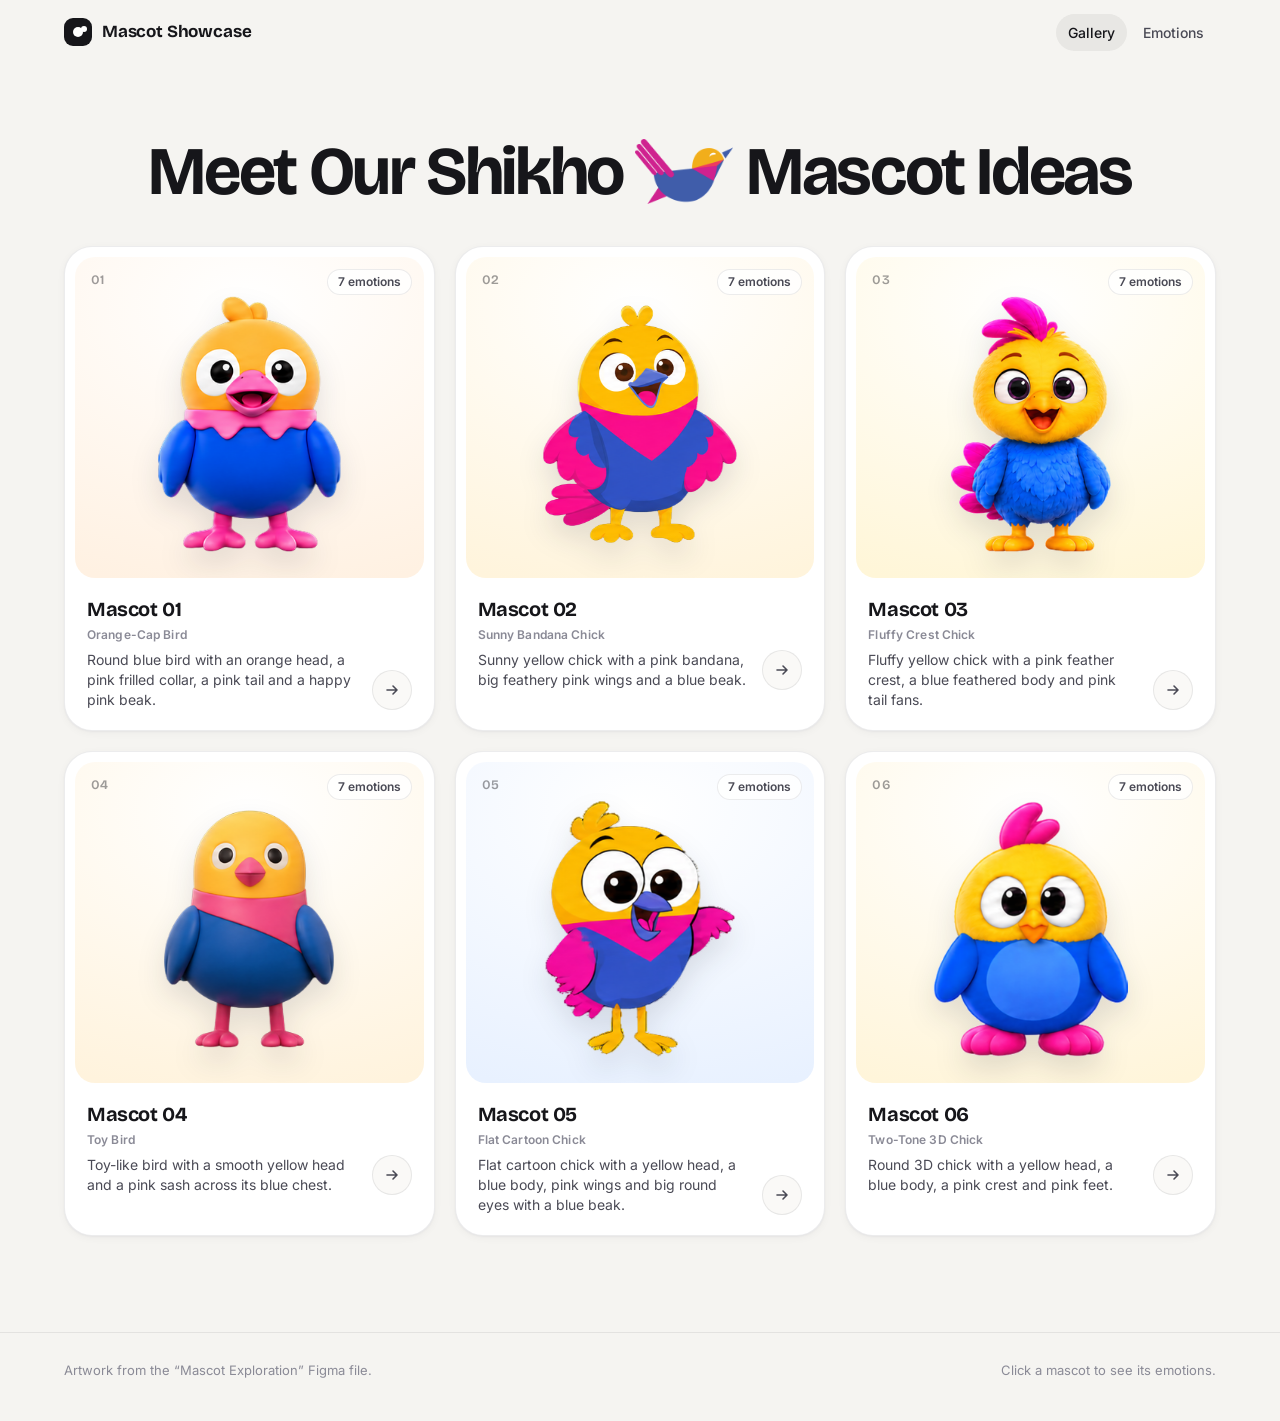
==== commit ecfb7392: "Remove mascot count badge from the hero Co-Authored-By: Claude Sonnet 5.5 <noreply@anthropic.com>" ====
--- a/index.html
+++ b/index.html
@@ -23,7 +23,6 @@
 
   <main>
     <section class="hero wrap">
-      <span class="eyebrow"><i></i>6 mascot styles · 42 emotions</span>
       <h1>Meet Our <span class="hero-brand">Shikho <img class="hero-logo" src="assets/shikho-bird.png" alt="" width="480" height="316" /></span> Mascot Ideas</h1>
     </section>
 
--- a/css/styles.css
+++ b/css/styles.css
@@ -41,9 +41,7 @@
 
 /* ---------- gallery ---------- */
 .hero { padding: 72px 0 40px; text-align: center; }
-.eyebrow { display: inline-flex; align-items: center; gap: 8px; font-size: 13px; font-weight: 600; color: var(--ink-2); background: var(--surface); border: 1px solid var(--line); padding: 6px 12px 6px 8px; border-radius: 999px; box-shadow: var(--shadow-sm); }
-.eyebrow i { width: 8px; height: 8px; border-radius: 50%; background: #3ac27b; box-shadow: 0 0 0 4px rgba(58, 194, 123, 0.15); }
-.hero h1 { text-wrap: balance; font-family: var(--font-display); font-weight: 700; font-size: clamp(40px, 6vw, 68px); line-height: 1.02; letter-spacing: -0.035em; margin: 20px 0 0; }
+.hero h1 { text-wrap: balance; font-family: var(--font-display); font-weight: 700; font-size: clamp(40px, 6vw, 68px); line-height: 1.02; letter-spacing: -0.035em; margin: 0; }
 .hero-brand { white-space: nowrap; }
 .hero-logo { display: inline-block; height: 0.95em; width: auto; vertical-align: -0.14em; }
 
@@ -172,7 +170,7 @@
   .nav { gap: 2px; }
   .nav a { display: inline-flex; align-items: center; min-height: 40px; padding: 0 10px; font-size: 13px; }
   .brand { min-height: 40px; }
-  .hero h1 { font-size: clamp(32px, 10vw, 44px); margin-top: 16px; }
+  .hero h1 { font-size: clamp(32px, 10vw, 44px); }
   .grid { padding-bottom: 56px; }
   .foot .wrap { flex-direction: column; gap: 4px; }
   .detail-head { padding-top: 18px; }
